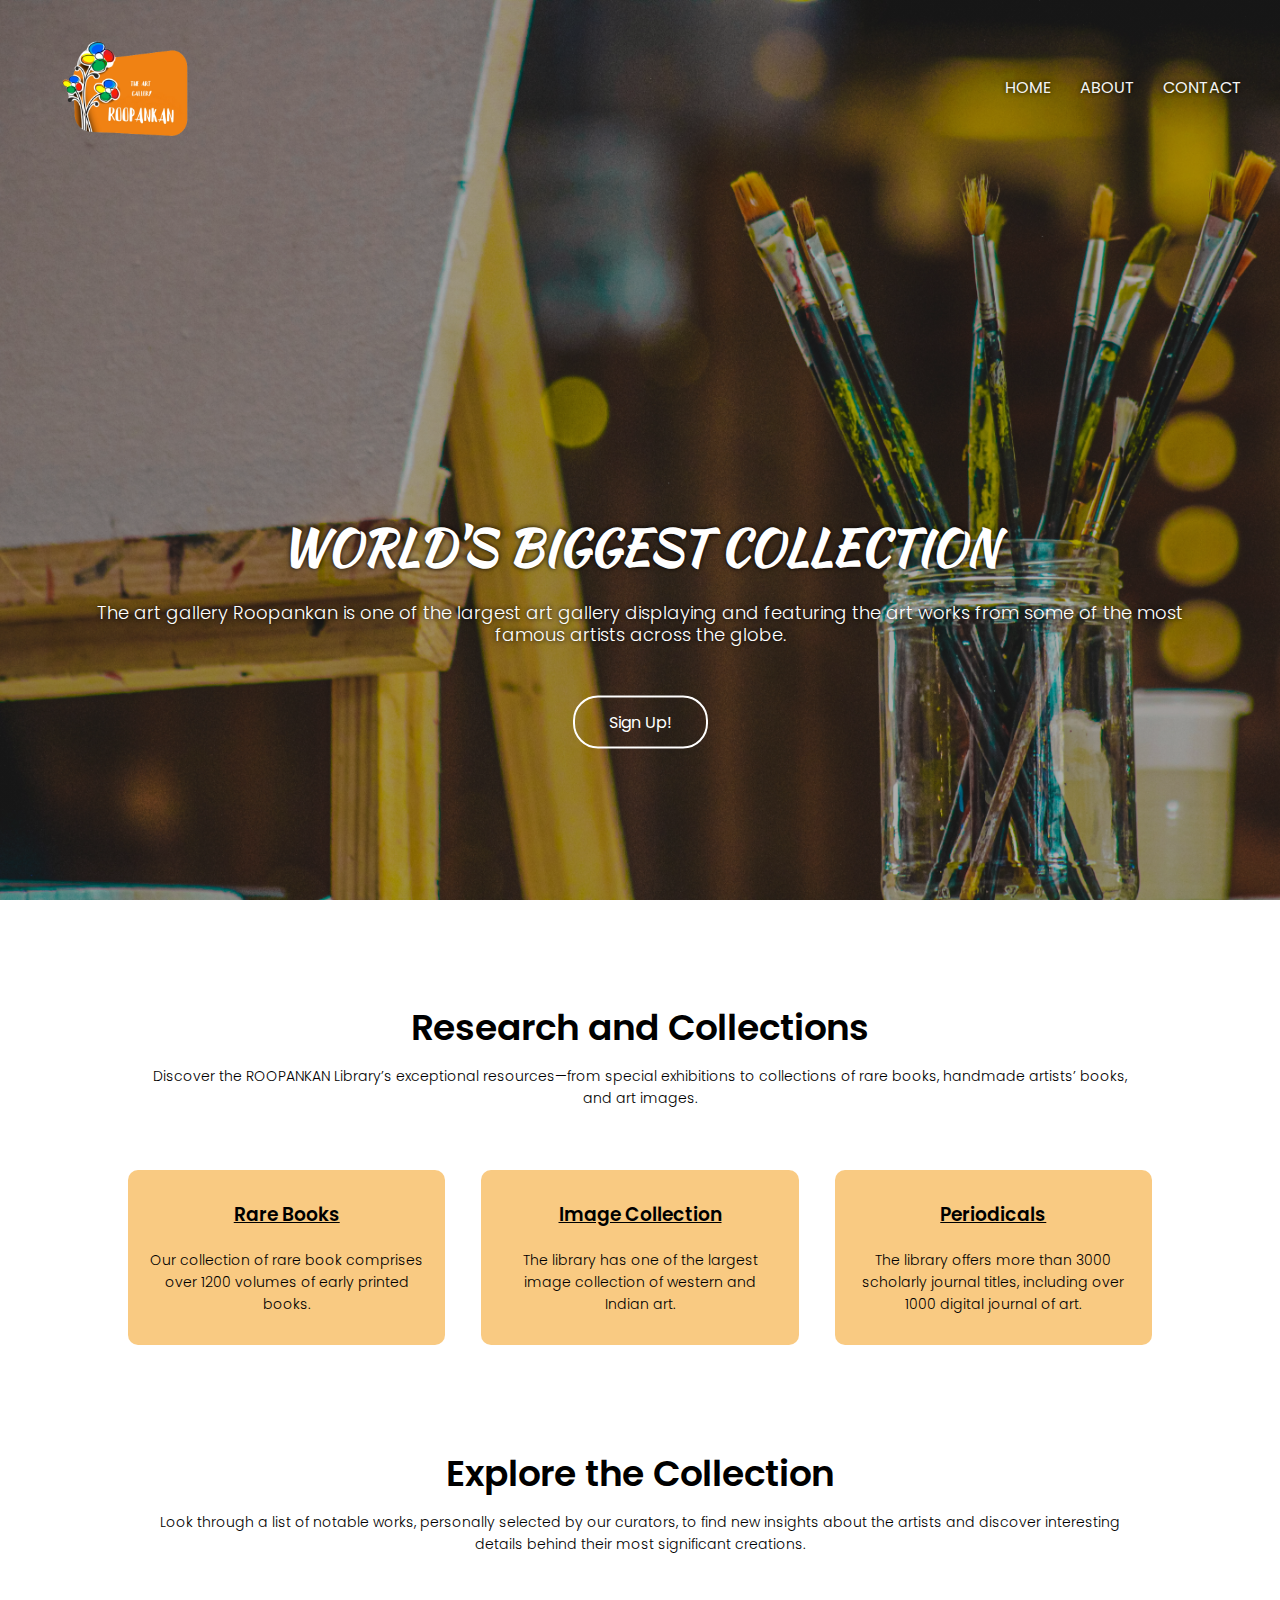
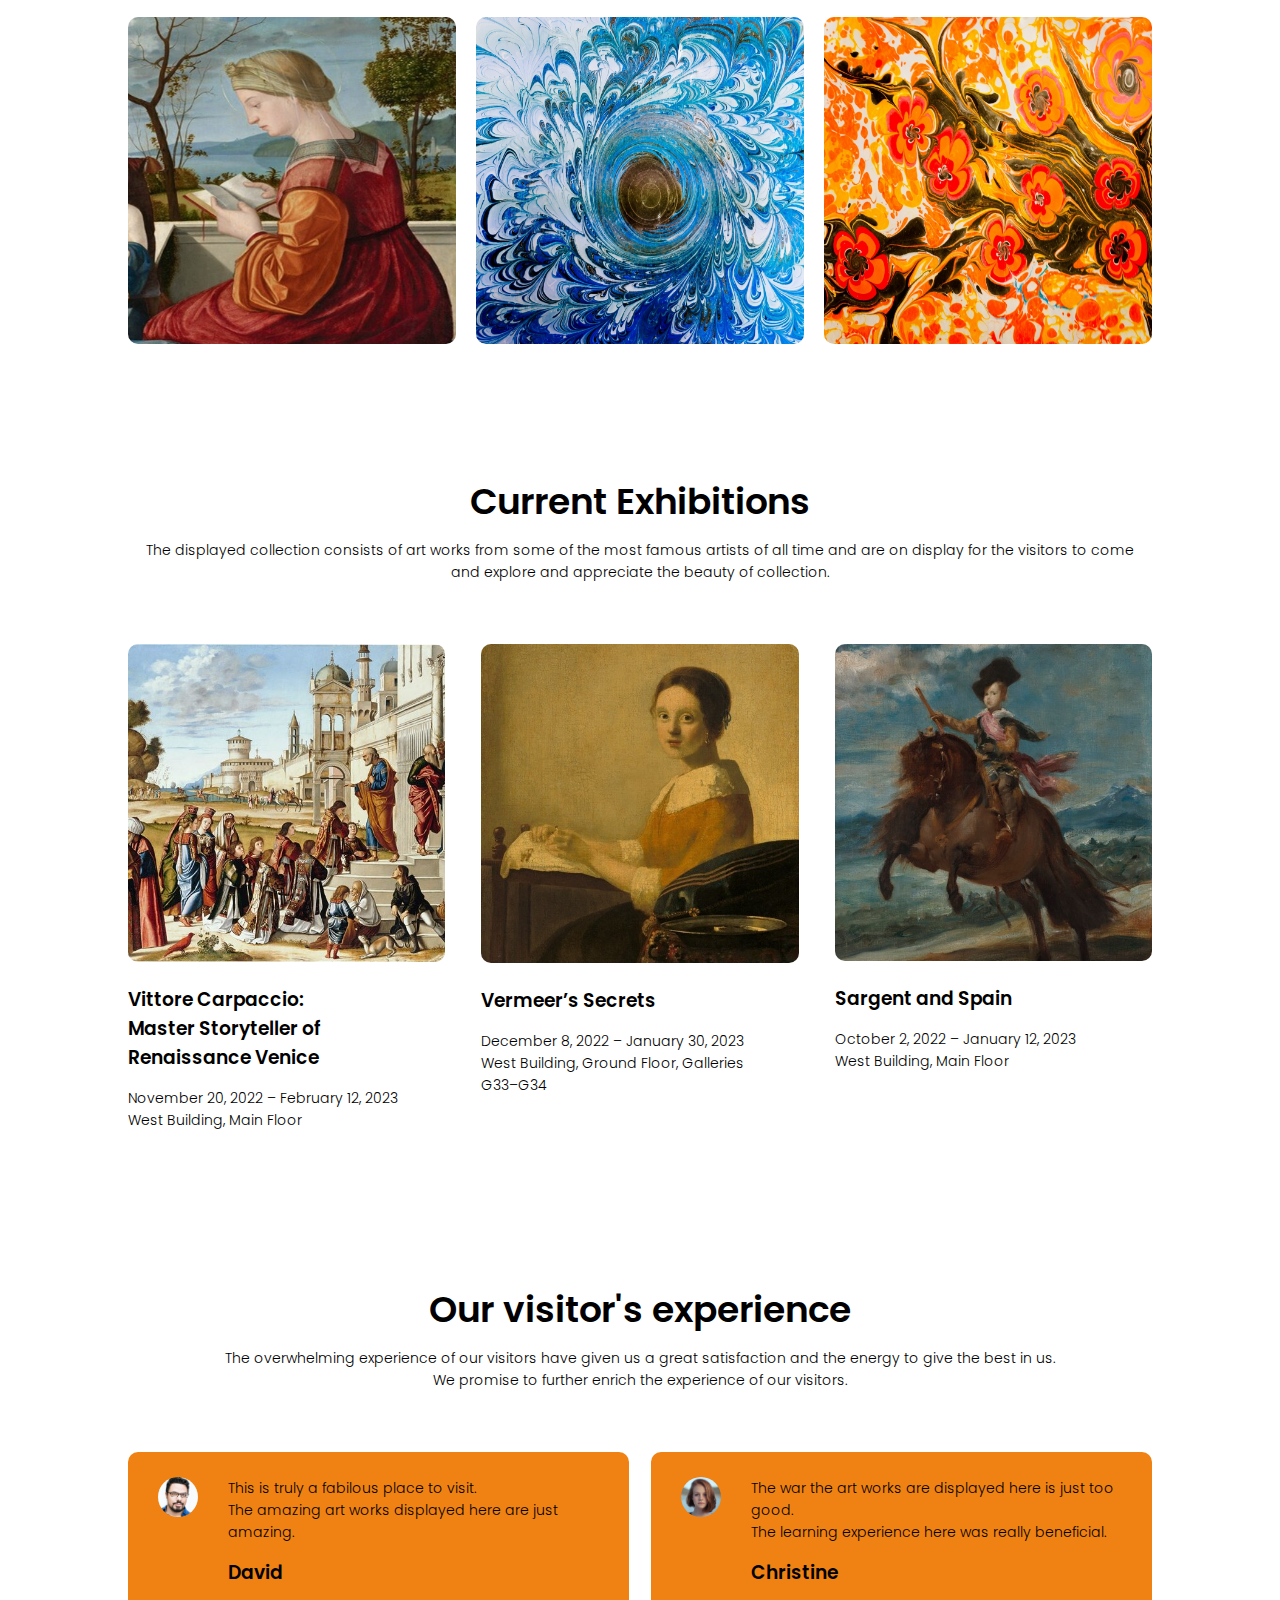
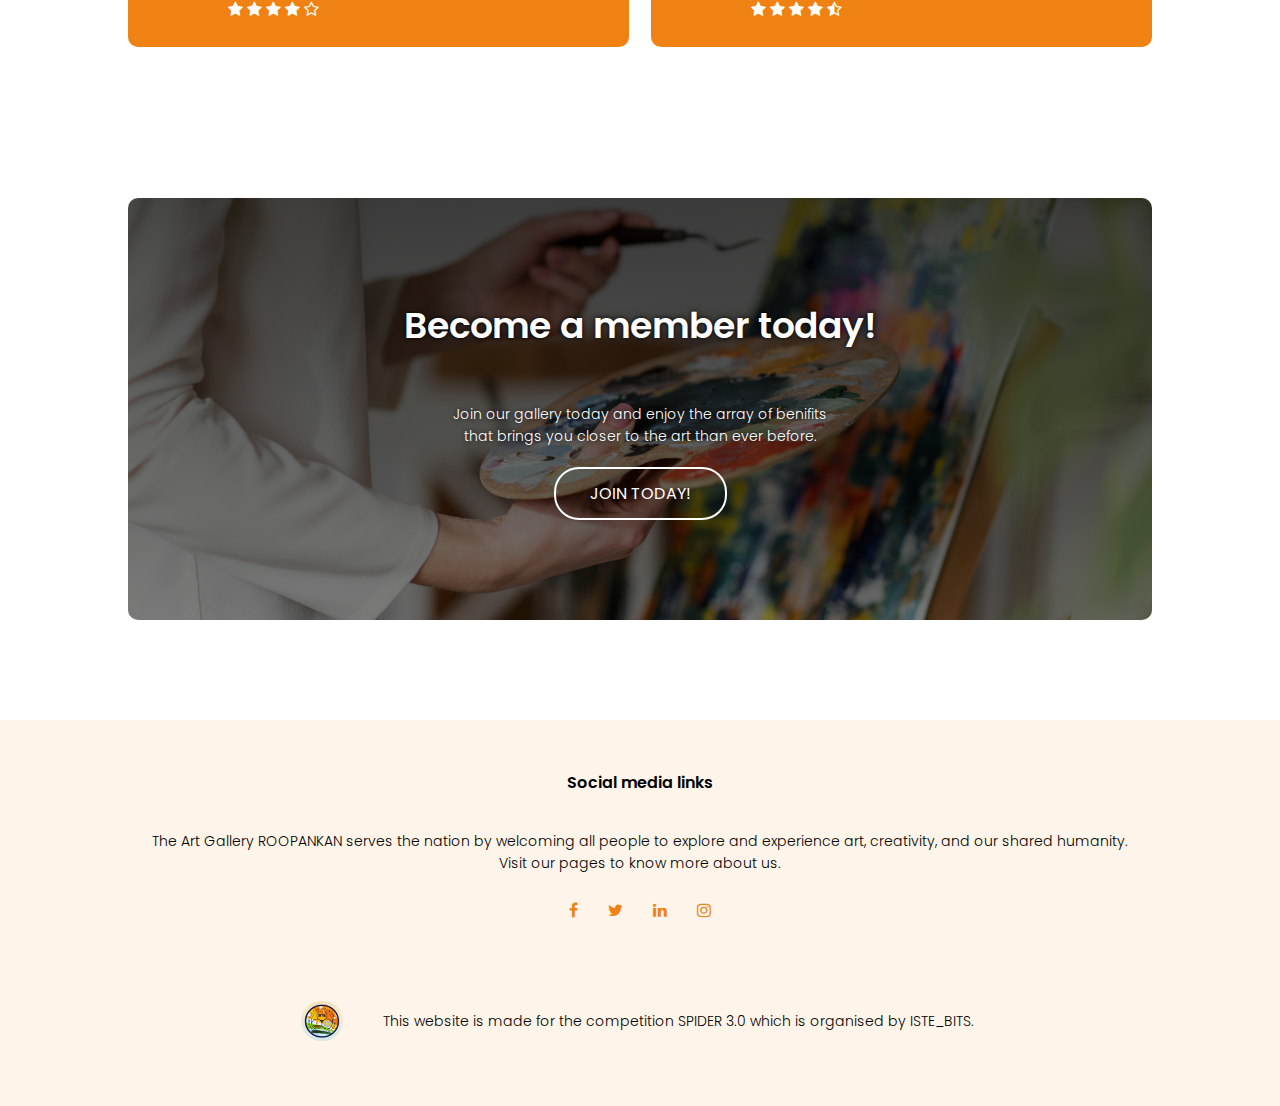
==== index.html @ 646954cb "complete web deployed" ====
<!DOCTYPE html>

<head>
    <meta charset="UTF-8">
    <meta http-equiv="X-UA-Compatible" content="IE=edge">
    <meta name="viewport" content="width=device-width, initial-scale=1.0">
    <title>Roopankan.com</title>
    <link rel="stylesheet" href="style.css">
    <link rel="preconnect" href="https://fonts.googleapis.com"><link rel="preconnect" href="https://fonts.gstatic.com" crossorigin><link href="https://fonts.googleapis.com/css2?family=Poppins:ital,wght@0,300;0,400;0,600;0,700;1,200&display=swap" rel="stylesheet">
    <link rel="stylesheet" href="https://cdnjs.cloudflare.com/ajax/libs/font-awesome/4.7.0/css/font-awesome.min.css">
    <link rel="preconnect" href="https://fonts.googleapis.com"><link rel="preconnect" href="https://fonts.gstatic.com" crossorigin><link href="https://fonts.googleapis.com/css2?family=Kaushan+Script&family=Poppins:ital@1&display=swap" rel="stylesheet">
</head>
<body>
    <section class="header">
        <nav>
            <a href="index.html"><img src="images/logo-1.png"> </a>
            <div class="nav-link" id="navLinks">
                <i class="fa fa-times" onclick="hideMenu()" ></i>
                
                <ul>
                    <li><a href="index.html">HOME</a></li>
                    <li><a href="index-about.html">ABOUT</a></li>
                    <li><a href="index-contact.html">CONTACT</a></li>
                </ul>
            </div>
            <i class="fa fa-bars" onclick="showMenu()"></i>
        </nav>
        
        <div class="text-box">
            <h1>WORLD'S BIGGEST COLLECTION</h1>
            <p>The art gallery Roopankan is one of the largest art gallery displaying and featuring the art works from some of the most famous artists across the globe.</p>
            <a href="form2.html" target="_blank" class="btn">Sign Up! </a>
        </div>
    </section>

    
    <section class="course">
        <h1>Research and Collections</h1>
        <p>Discover the ROOPANKAN Library’s exceptional 
            resources—from special exhibitions to collections of rare books, 
            handmade artists’ books, and art images.</p>

        <div class="row">
             <div class="course-col">
                <a href="rare.html" target="_blank" ><h3>Rare Books</h3></a>
                <p>Our collection of rare book comprises over 1200 volumes of early printed books.</p>
            </div>
            <div class="course-col">
                <a href="image-coll.html" target="_blank" ><h3>Image Collection</h3></a>
                <p>The library has one of the largest image collection of western and Indian art.</p>
            </div>
            <div class="course-col">
                <a href="mag.html" target="_blank" ><h3>Periodicals</h3></a>
                <p>The library offers more than 3000 scholarly journal titles, including over 1000 digital journal of art.</p>
            </div>
        </div>
    </section>

    <section class="campus">
        <h1>Explore the Collection</h1>
        <p>Look through a list of notable works, personally selected by our curators, to find new insights about the artists and discover interesting details behind their most significant creations.</p>
        <div class="row">
            <div class="campus-col">
                <img src="images/art-11.jpg">
                <div class="layer">
                    <a href="index-artists-1.html" target="_blank" ><h3>Potrait</h3></a>
                </div>
            </div>

            <div class="campus-col">
                <img src="images/abs-33.jpg">
                <div class="layer">
                    <a href="index-artists-2.html" target="_blank" ><h3>Abstracts</h3></a>
                </div>
            </div>

            <div class="campus-col">
                <img src="images/nat-44.jpg">
                <div class="layer">
                    <a href="index-artists-3.html" target="_blank" ><h3>Nature</h3></a>
                </div>
            </div>

        </div>

    </section>

    <section class="facilities">
        <h1>Current Exhibitions</h1>
        <p>The displayed collection consists of art works from some of the most famous artists of all time and are on display for the visitors to come and explore and appreciate the beauty of collection.  </p>
        <div class="row">
            <div class="facilities-col">
                <img src="images/dis-1.jpg">
                <h3>Vittore Carpaccio:<br> Master Storyteller of Renaissance Venice</h3>
                <p>November 20, 2022 – February 12, 2023<br>
                    West Building, Main Floor</p>
            </div>
            <div class="facilities-col">
                <img src="images/dis-3.jpg">
                <h3>Vermeer’s Secrets</h3>
                <p>December 8, 2022 – January 30, 2023<br>
                West Building, Ground Floor, Galleries G33–⁠G34</p>
            </div>
            <div class="facilities-col">
                <img src="images/dis-4.jpg">
                <h3>Sargent and Spain</h3>
                <p>October 2, 2022 – January 12, 2023<br>
                    West Building, Main Floor</p>
            </div>
        </div>

    </section>

    <section class="testimonials">
        <h1>Our visitor's experience</h1>
        <p>The overwhelming experience of our visitors have given us a great
        satisfaction and the energy to give the best in us.<br>
    We promise to further enrich the experience of our visitors.</p>
        <div class="row">
            <div class="testimonials-col">
                <img src="images/tsm1.jpg">
                <div>
                    <p>This is truly a fabilous place to visit.<br>
                    The amazing art works displayed here are just amazing.</p>
                    <h3>David</h3>
                    <i class="fa fa-star"></i>
                    <i class="fa fa-star"></i>
                    <i class="fa fa-star"></i>
                    <i class="fa fa-star"></i>
                    <i class="fa fa-star-o"></i>
                </div>
            </div>
            <div class="testimonials-col">
                <img src="images/tsm2.jpg">
                <div>
                    <p>The war the art works are displayed here is just too good.
                        <br>The learning experience here was really beneficial. </p>
                    <h3>Christine</h3>
                    <i class="fa fa-star"></i>
                    <i class="fa fa-star"></i>
                    <i class="fa fa-star"></i>
                    <i class="fa fa-star"></i>
                    <i class="fa fa-star-half-o"></i>
                </div>
            </div>
        </div>

    </section>

    <section class="cta">
        
        <h1>Become a member today!</h1>
        <p>Join our gallery today and enjoy the array of benifits <br>
        that brings you closer to the art than ever before. </p>
        <a href="form.html" class="btn" target="_blank" >JOIN TODAY!</a>

    </section>


    <section class="footer">
        <h4>Social media links</h4>
        <p>
            The Art Gallery ROOPANKAN serves the nation 
            by welcoming all people to explore and experience art, creativity, 
            and our shared humanity.<br>
        Visit our pages to know more about us.</p>
        
        <div class="icons">
            <a href="https://www.facebook.com/profile.php?id=100078933575838" target="_blank" ><i class="fa fa-facebook"></i></a>
            <a href="https://twitter.com/i/flow/login" target="_blank" ><i class="fa fa-twitter"></i></a>
           <a href="https://www.linkedin.com/in/abhishek-kumar-singh-3b97a5240" target="_blank" ><i class="fa fa-linkedin"></i></a>
            <a href="https://www.instagram.com/invites/contact/?i=pqst3vb4vzb3&utm_content=nq16hkk" target="_blank" ><i class="fa fa-instagram"></i></a>
        </div>
        <div class="footer-col">
        <img src="images/iste.jpg">
        <p> This website is made for the competition SPIDER 3.0 which is organised 
            by ISTE_BITS. 
        </p>
        </div>
    </section>




    <script>
        var navLinks = document.getElementById("navLinks");

        function showMenu(){
            navLinks.style.right="0";
        }
        function hideMenu(){
            navLinks.style.right="-150px";
        }
        
    </script>
    
</body>
</html>
---- style.css ----
*{
    margin: 0;
    padding: 0;
    font-family: 'Poppins', sans-serif;
}
.header{
    min-height: 100vh;
    width: 100%;
    background-image: linear-gradient(rgba(0,0,0,0.3),rgba(0,0,0,0.3)),url(images/main-bg.jpg);
    background-position: center;
    background-size: cover;
    position: relative;
}
nav{
    display: flex;
    padding: 0.5% 2%;
    justify-content:space-between;
    align-items: center;
    
    
}
nav img{
    width: 200px;
}
.nav-link{
    flex: 1;
    text-align: right;
    
}
.nav-link ul li{
    list-style: none;
    display: inline-block;
    padding: 8px 12px;
    position: relative;
}
.nav-link ul li a{
    color: rgb(244, 244, 244);
    text-decoration: none;
    font-size: 16px;
    text-shadow: 0 0 5px black;
}
.nav-link ul li::after{
    content: '';
    width: 0;
    height: 2px;
    background:white ;
    display: block;
    margin: auto;
    transition: 0.5s;
}
.nav-link ul li:hover::after{
    width: 100%;

}
.text-box{
    width: 90%;
    color: white;
    position: absolute;
    top: 70%;
    left: 50%;
    transform: translate(-50%, -50%);
    text-align: center;
}
.text-box h1{
    font-size: 48px;
    text-shadow: 0 0 5px black;
    font-family: 'Kaushan Script', cursive;
}
.text-box p{
    margin: 10px 0 40px;
    font-size: 18px;
    color: white;
    text-shadow: 0 0 5px black;
}
.btn{
    display: inline-block;
    text-decoration: none;
    color: white;
    border: 2px solid white;
    border-radius: 25px;
    padding: 12px 34px;
    font-size: 16px;
    background: transparent;
    position: relative;
    cursor: pointer;
}
.btn:hover{
    border: 2px solid rgba(240,130,19,255);
    background: rgba(240,130,19,255);
    color: white;
    transition: 1s;
}
nav .fa{
    display: none;
}

@media(max-width: 700px){
    .text-box h1{
        font-size: 20px;
}
.nav-link ul li{
    list-style: none;
    display: block;   
    color: black;
}
.nav-link{
    position: fixed;
    background: rgba(240,130,19,255);
    height: 100vh;
    width: 150px;
    top: 0;
    right: -150px;
    text-align: left;
    z-index: 2;
    transition: 1s;
}
nav .fa{
    display: block;
    color: white;
    margin: 10px;
    font-size: 22px;
    cursor: pointer;

}
.nav-link ul{
    padding: 30px;
}

}

/*-------------------*/
.course{
    width:80%;
    margin: auto;
    text-align: center;
    padding-top: 100px;

}
h1{
    font-size: 36px;
    font-weight: 600;
}
p{
    color: black;
    font-size: 14px;
    font-weight: 300;
    line-height: 22px;
    padding: 10px;

}
.row{
    margin-top: 5%;
    display: flex;
    justify-content: space-between;
}
.course-col{
    flex-basis: 31%;
    background: rgba(244, 149, 6, 0.5);
    border-radius: 10px;
    margin-bottom: 5%;
    padding: 20px 12px;
    box-sizing: border-box;
    transition: 0.5s;
}
.course-col a{
    color: black;
    

}
h3{
    text-align: center;
    font-weight: 600;
    margin: 10px 0;
}
.course-col:hover{
    box-shadow: 0 0 20px 0px rgba(0,0,0,0.3);
}
@media(max-width: 700px)
{
    .row{
        flex-direction: column;
    }
}

/*-----collections-----*/

.campus{
    width: 80%;
    margin: auto;
    text-align: center;
    padding-top: 50px;
}
.campus-col{
    flex-basis: 32%;
    border-radius: 10px;
    margin-bottom: 30px;
    position: relative;
    overflow: hidden;
}

.campus-col img{
    width: 100%;
    display: block;
}
.layer{
    background: transparent;
    height: 100%;
    width: 100%;
    position: absolute;
    top: 0;
    left: 0;
    transition: 0.5s;
}
.layer:hover{
    background: rgba(236, 163, 7, 0.5);
}
.layer h3{
    width: 100%;
    font-weight: 500;
    color: white;
    font-size: 26px;
    bottom: 0;
    left: 50%;
    transform: translatex(-50%);
    position: absolute;
    opacity: 0;
    transition: 0.5s;
}
.layer:hover h3{
    bottom: 49%;
    opacity: 1;
}

/*-----------------*/
.facilities{
    width: 80%;
    margin: auto;
    text-align: center;
    padding-top: 100px;
}
.facilities-col{
    flex-basis: 31%;
    border-radius: 10px;
    margin-bottom: 5%;
    text-align: left;
}
.facilities-col img{
    width: 100%;
    border-radius: 10px;
}
.facilities-col p{
    padding: 0;
}
.facilities-col h3{
    margin-top: 16px;
    margin-bottom: 15px;
    text-align: left;
}

/*---------testimonials-------*/

.testimonials{
    width: 80%;
    margin: auto;
    padding-top: 100px;
    text-align: center;
}
.testimonials-col{
    flex-basis: 44%;
    border-radius: 10px;
    margin-bottom: 5%;
    text-align: left;
    background: rgba(240,130,19,255);
    padding: 25px;
    cursor: pointer;
    display: flex;
}
.testimonials-col img{
    height: 40px;
    margin-left: 5px;
    margin-right: 30px;
    border-radius: 50%;
}
.testimonials-col p{
    padding: 0;
}
.testimonials-col h3{
    margin-top: 15px;
    text-align: left;
}
.testimonials-col .fa{
    color: white;
}

@media(max-width: 700px)
{
    .testimonials-col img{
        
        margin-left: 0px;
        margin-right: 15px;
        
    }
}

/*----cta-------*/

.cta{
    margin: 100px auto;
    width: 80%;
    background-image: linear-gradient(rgba(0,0,0,0.7),rgba(0,0,0,0.5)),url(images/cta.jpg);
    background-position: center;
    background-size: cover;
    border-radius: 10px;
    text-align: center;
    padding: 100px 0;
}
.cta h1{
    color: white;
    margin-bottom: 40px;
    padding: 0;
    text-shadow: 0 0 5px black;
}
.cta p{
    color: white;
    margin-bottom: 10px;
    text-shadow: 0 0 5px black;
}


@media(max-width: 700px){
    .cta h1{
        font-size: 24px;
    }
}

/*-------*/

.footer{
    width: 100%;
    text-align: center;
    padding-top: 30px;
    background-color: rgba(243, 149, 42, 0.1);
}
.footer h4{
    margin-bottom: 25px;
    margin-top: 20px;
    font-weight: 600;
}
.icons .fa{
    color: rgba(240,130,19,255);
    margin: 0 13px;
    cursor: pointer;
    padding: 18px 0;
}
.footer img{
    height: 40px;
    margin-left: 5px;
    margin-right: 30px;
    border-radius: 50%;
    
}
.footer-col{
    flex-basis: 90%;
    display: flex;
    border-radius: 10px;
    text-align: center;
    padding: 5% 0;
    align-items: center;
    justify-content: center;
    
}

/*----------- about us page ---------*/
.sub-header{
    height: 50vh;
    width: 100%;
    background-image: linear-gradient(rgba(0,0,0,0.5),rgba(0,0,0,0.3)),url(images/about-h.jpg);
    background-position: center;
    background-size: cover;
    text-align: center;
    color: white;
}
.sub-header h1{
    margin-top: 40px;
}

.about-us{
    width: 80%;
    margin: auto;
    padding-top: 80px;
    padding-bottom: 1%;
}
.about-col{
    flex-basis: 48%;
    padding: 30px 2px;
}
.about-col img{
    width: 100%;
}
.about-col h1{
    padding-top: 0;
}
.about-col p{
    padding: 15px 0 25px;
}

/*-------artists/collections--------*/
.art-row{
    display: flex;
    height: 88%;
    align-items: center;
}
.art-col{
    flex-basis: 48%;
    padding: 30px 2px;
}
.art-col h1{
    padding-top: 0;
    font-size: 36px;

}
.art-col h5{
    color: white;
    text-shadow: 0 0 5px black;
}
.art-col p{
    padding: 15px 0 25px;
    color: rgb(0, 0, 0);
}
.card{
    width: 200px;
    height: 230px;
    display: inline-block;
    border-radius: 10px;
    padding: 15px 25px;
    box-sizing: border-box;
    cursor: pointer;
    margin: 10px 15px;
    background-position: center;
    background-size: cover;
    transition: transform 0.5s;
}


/*--------map--------*/

.location{
    width: 80%;
    margin: auto;
    padding: 80px 0;
}
.location iframe{
    width: 100%;
}
.contact-us{
    width: 80%;
    margin: auto;
}
.contact-col{
    flex-basis: 48%;
    margin-bottom: 30px;
}

.contact-col div{
    display: flex;
    align-items: center;
    margin-bottom: 40px;
}

.contact-col div .fa{
    font-size: 28px;
    color:  rgba(240,130,19,255);
    margin: 10px;
    margin-right: 30px;
}
.contact-col div p{
    padding: 0;
}
.contact-col div h5{
    font-size: 20px;
    margin-bottom: 5px;
    font-weight: 400;
}
.btn2{
    display: inline-block;
    text-decoration: none;
    color: rgb(0, 0, 0);
    border: 2px solid  rgba(240,130,19,255);
    border-radius: 25px;
    padding: 12px 34px;
    font-size: 13px;
    background: transparent;
    position: relative;
    cursor: pointer;
    transition: 0.5s;
}
.btn2:hover{
    color: white;
    background-color:  rgba(240,130,19,255);
}
.contact-col input, .contact-col textarea{
    width: 100%;
    padding: 15px;
    margin-bottom: 17px;
    outline: none;
    border: 1px solid  rgba(240,130,19,255);
    box-sizing: border-box;
}
.card i{
    
    color: white;
}
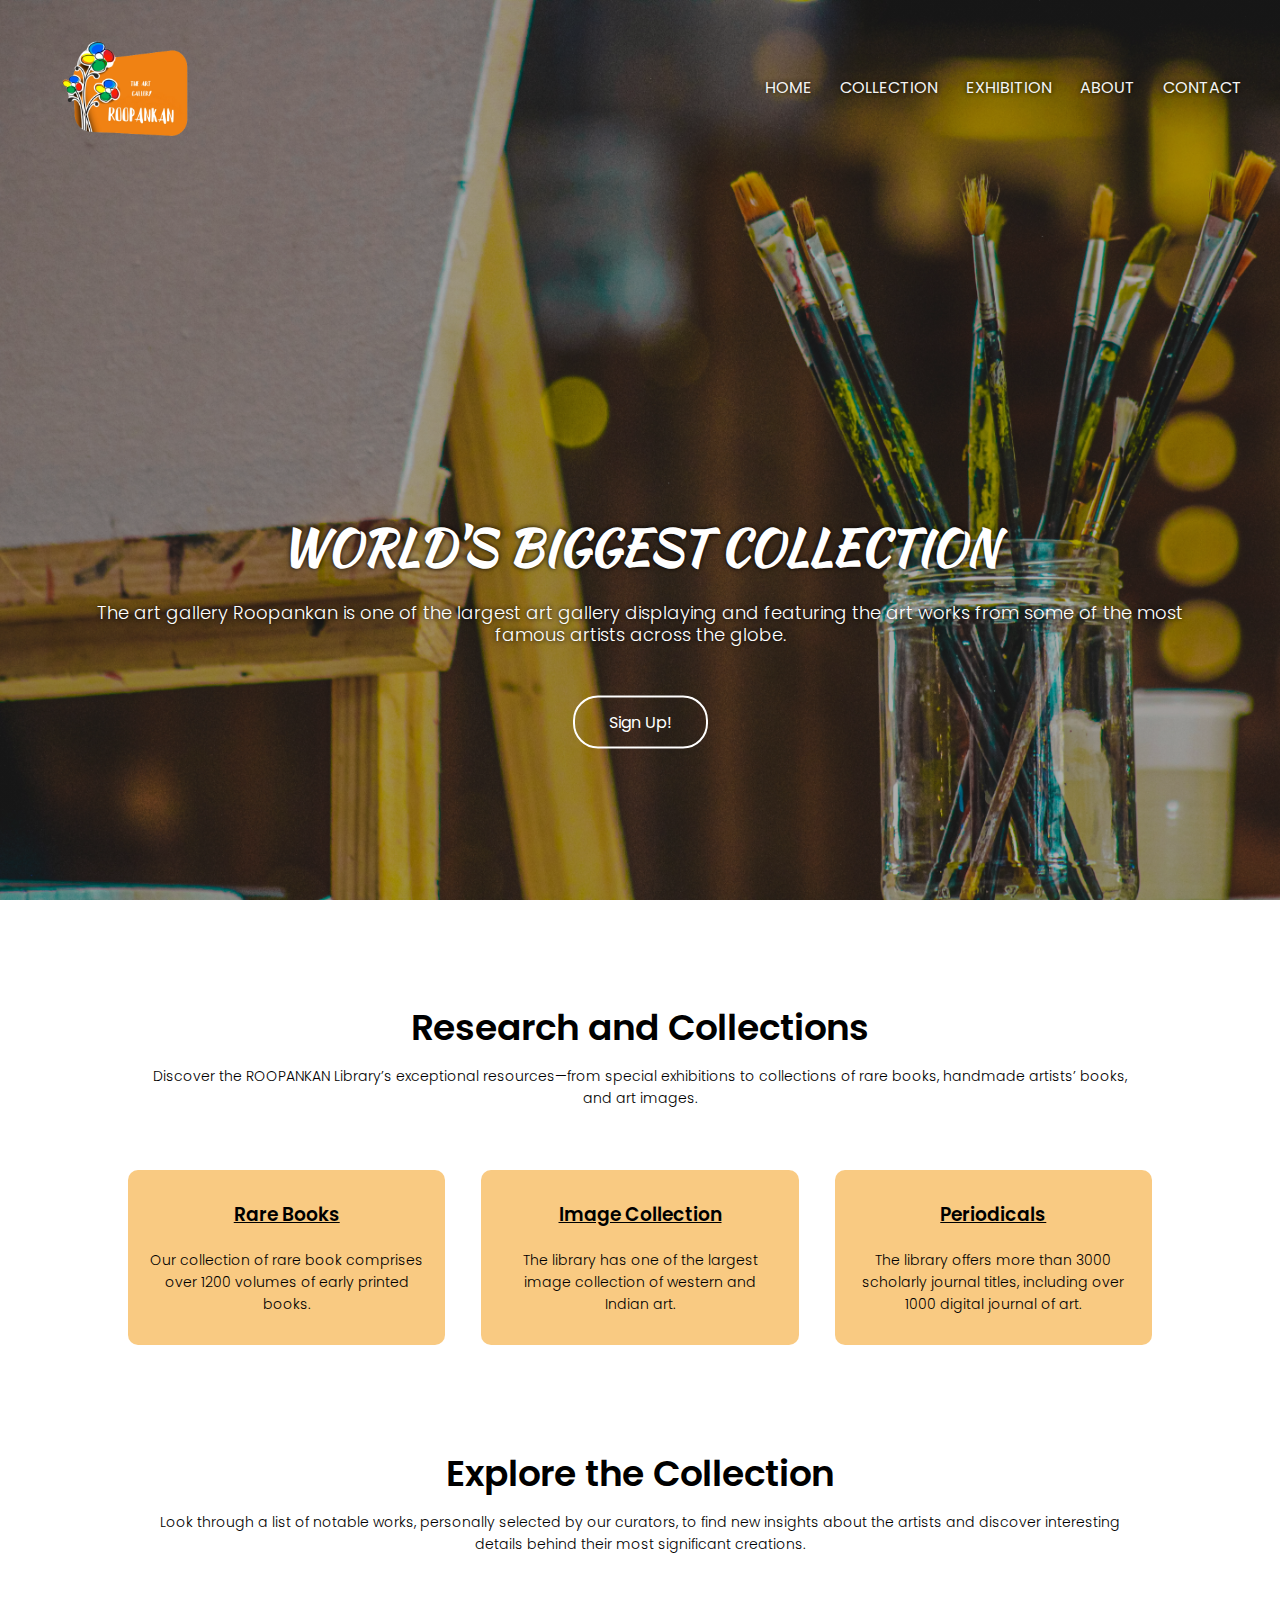
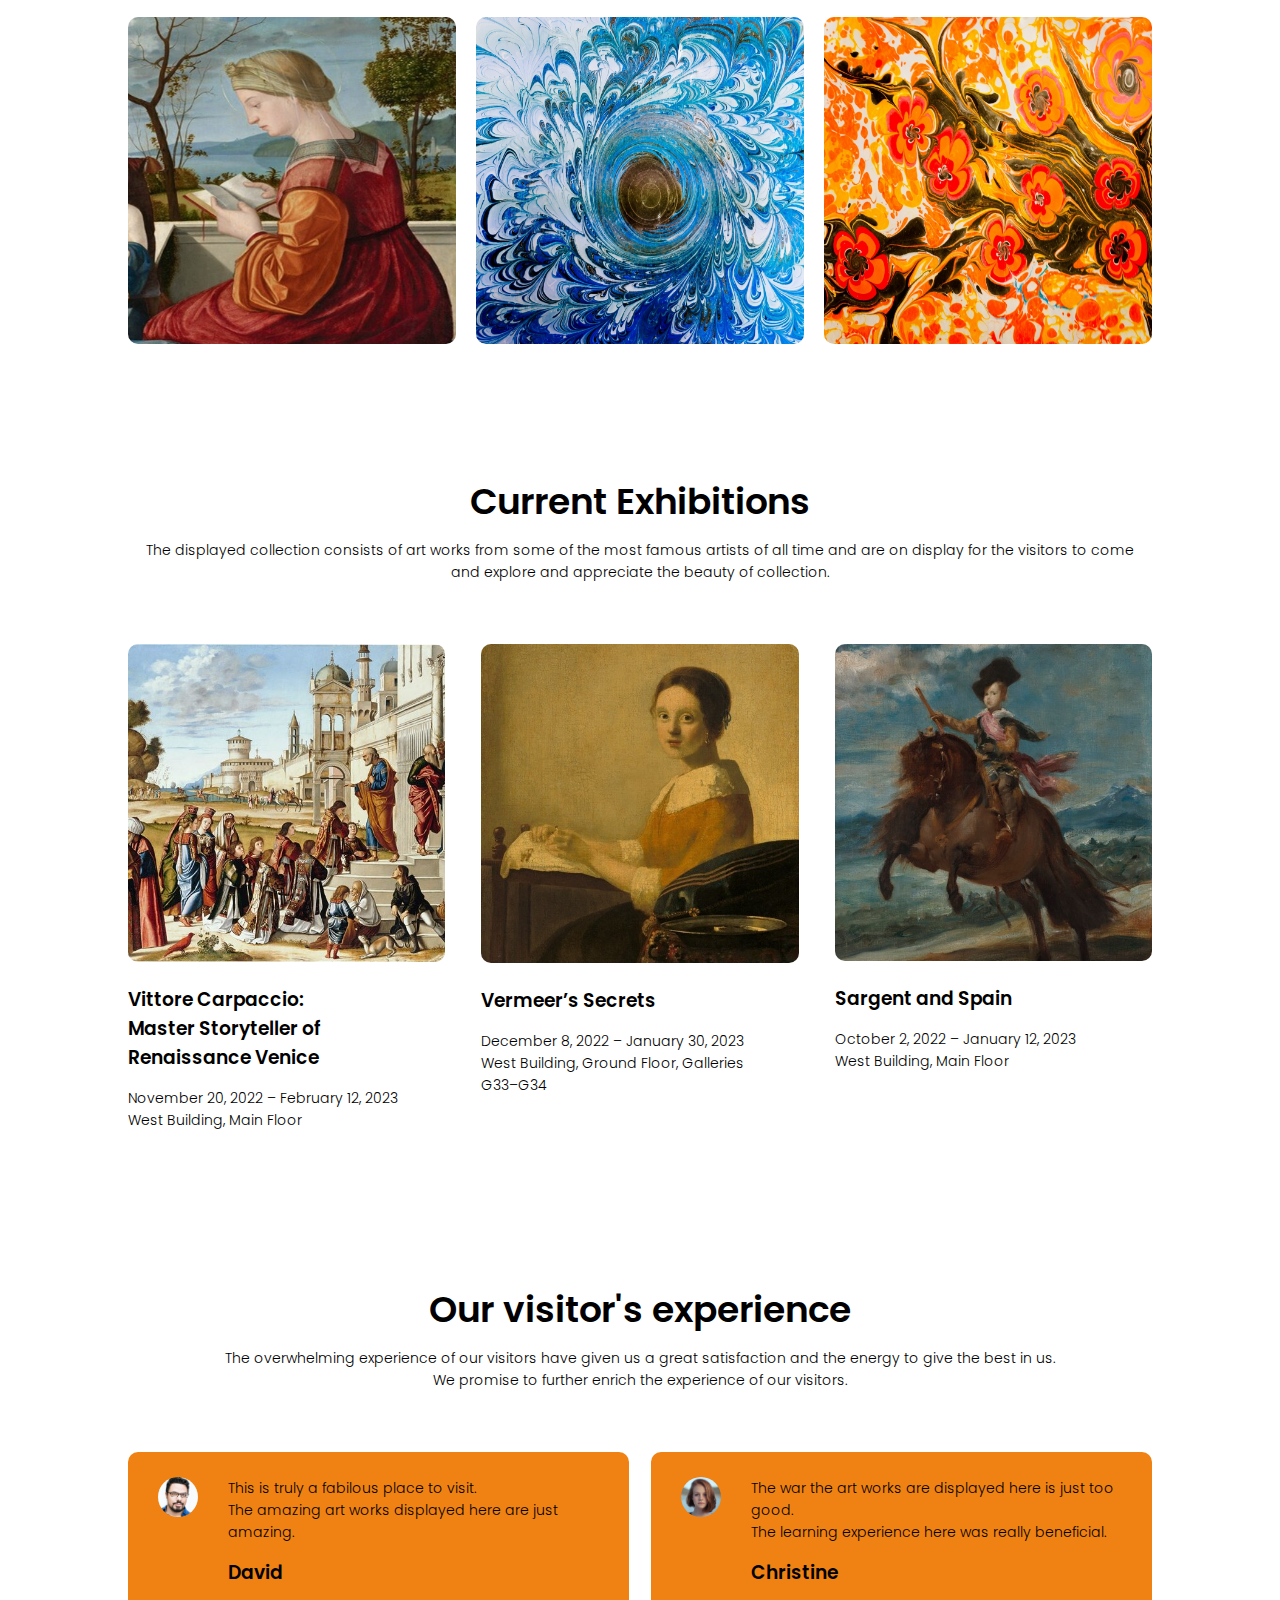
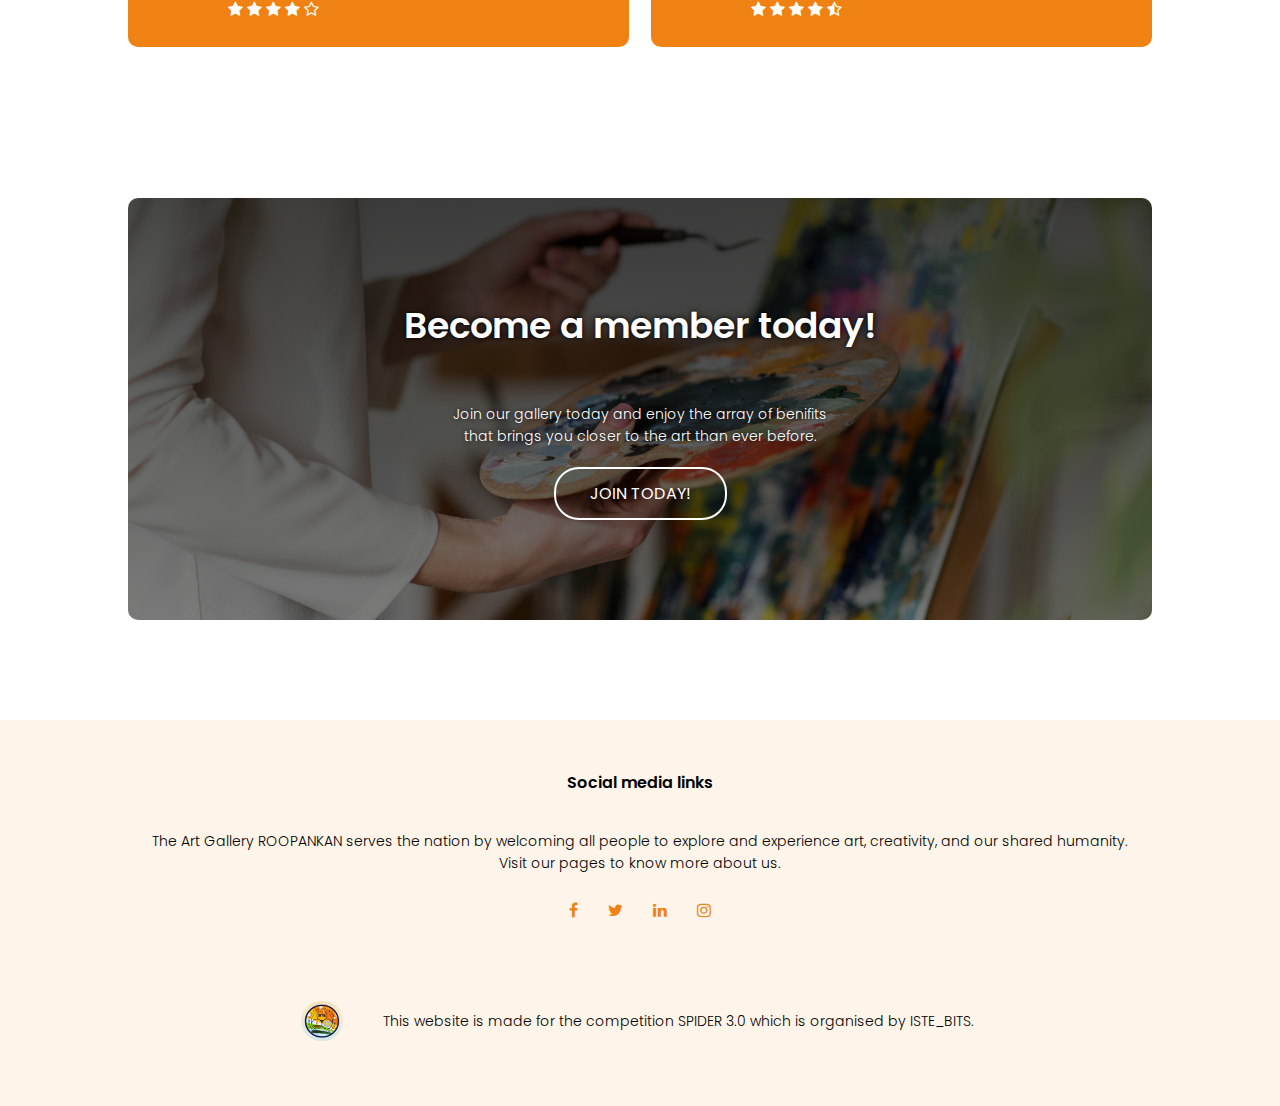
==== commit e53bf29c: "updated" ====
--- a/index.html
+++ b/index.html
@@ -19,6 +19,8 @@
                 
                 <ul>
                     <li><a href="index.html">HOME</a></li>
+                    <li><a href="#col">COLLECTION</a></li>
+                    <li><a href="#exh">EXHIBITION</a></li>
                     <li><a href="index-about.html">ABOUT</a></li>
                     <li><a href="index-contact.html">CONTACT</a></li>
                 </ul>
@@ -56,7 +58,7 @@
         </div>
     </section>
 
-    <section class="campus">
+    <section class="campus" id="col">
         <h1>Explore the Collection</h1>
         <p>Look through a list of notable works, personally selected by our curators, to find new insights about the artists and discover interesting details behind their most significant creations.</p>
         <div class="row">
@@ -85,7 +87,7 @@
 
     </section>
 
-    <section class="facilities">
+    <section class="facilities" id="exh">
         <h1>Current Exhibitions</h1>
         <p>The displayed collection consists of art works from some of the most famous artists of all time and are on display for the visitors to come and explore and appreciate the beauty of collection.  </p>
         <div class="row">
@@ -195,4 +197,4 @@
     </script>
     
 </body>
-</html>+</html>
--- a/style.css
+++ b/style.css
@@ -96,8 +96,11 @@
 
 @media(max-width: 700px){
     .text-box h1{
-        font-size: 20px;
-}
+        font-size: 28px;
+}
+    .text-box p{
+        font-size: 12px;
+    }
 .nav-link ul li{
     list-style: none;
     display: block;   
